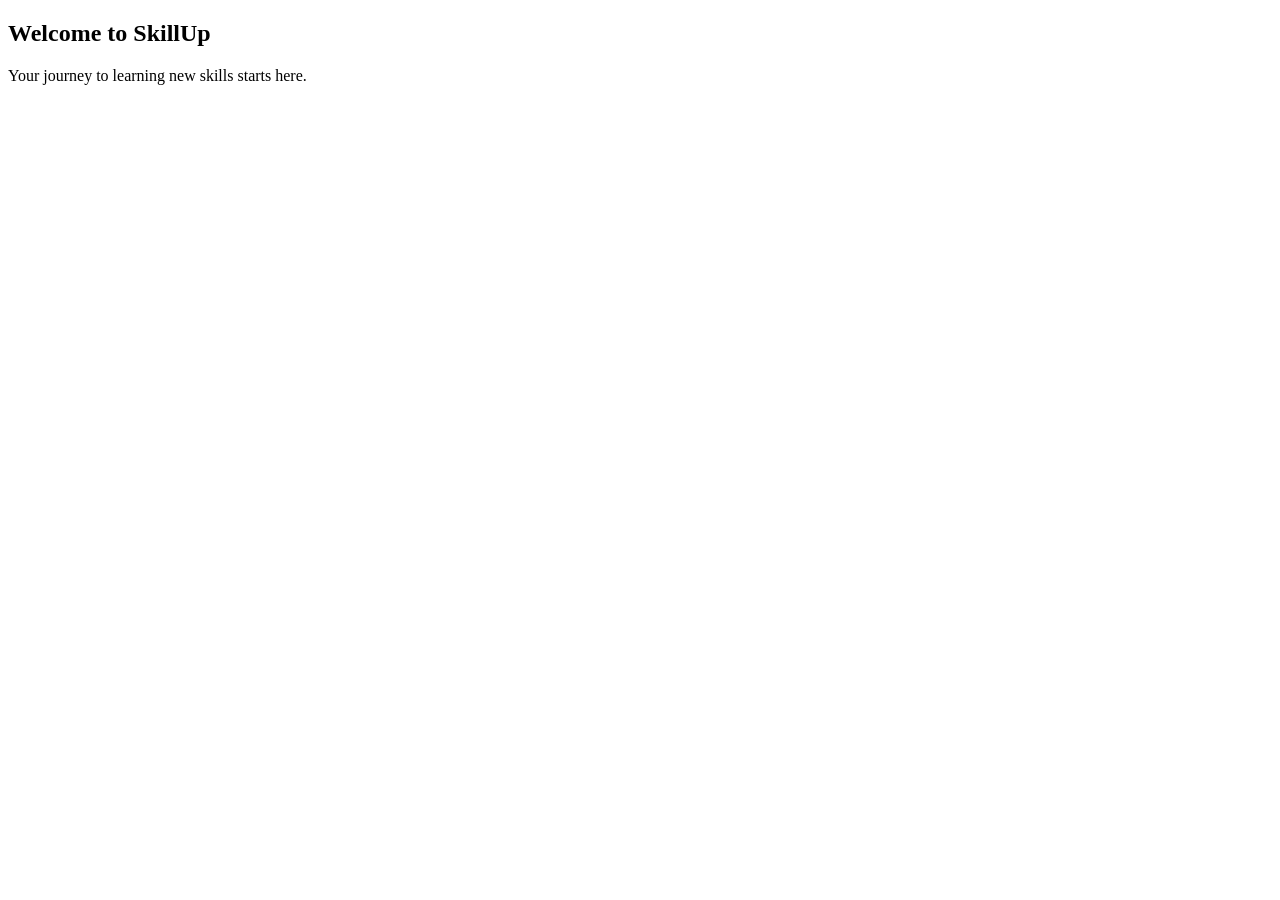
==== index.html @ ac0bc466 "index file" ====
<!DOCTYPE html>
<html lang="en">
<head>
    <meta charset="UTF-8">
    <meta name="viewport" content="width=device-width, initial-scale=1.0">

    <title>SkillUp | Learn, Grow, Succeed</title>

    <!-- Website styling -->
    <link rel="stylesheet" href="style.css">
</head>

<body>

    <!-- Navigation will be added separately -->
    <div id="navigation"></div>

    <!-- Main website content will appear here -->
    <main id="content">
        <section class="welcome">
            <h1>Welcome to SkillUp</h1>
            <p>Your journey to learning new skills starts here.</p>
        </section>
    </main>

    <!-- Website functionality -->
    <script src="script.js"></script>

</body>
</html>
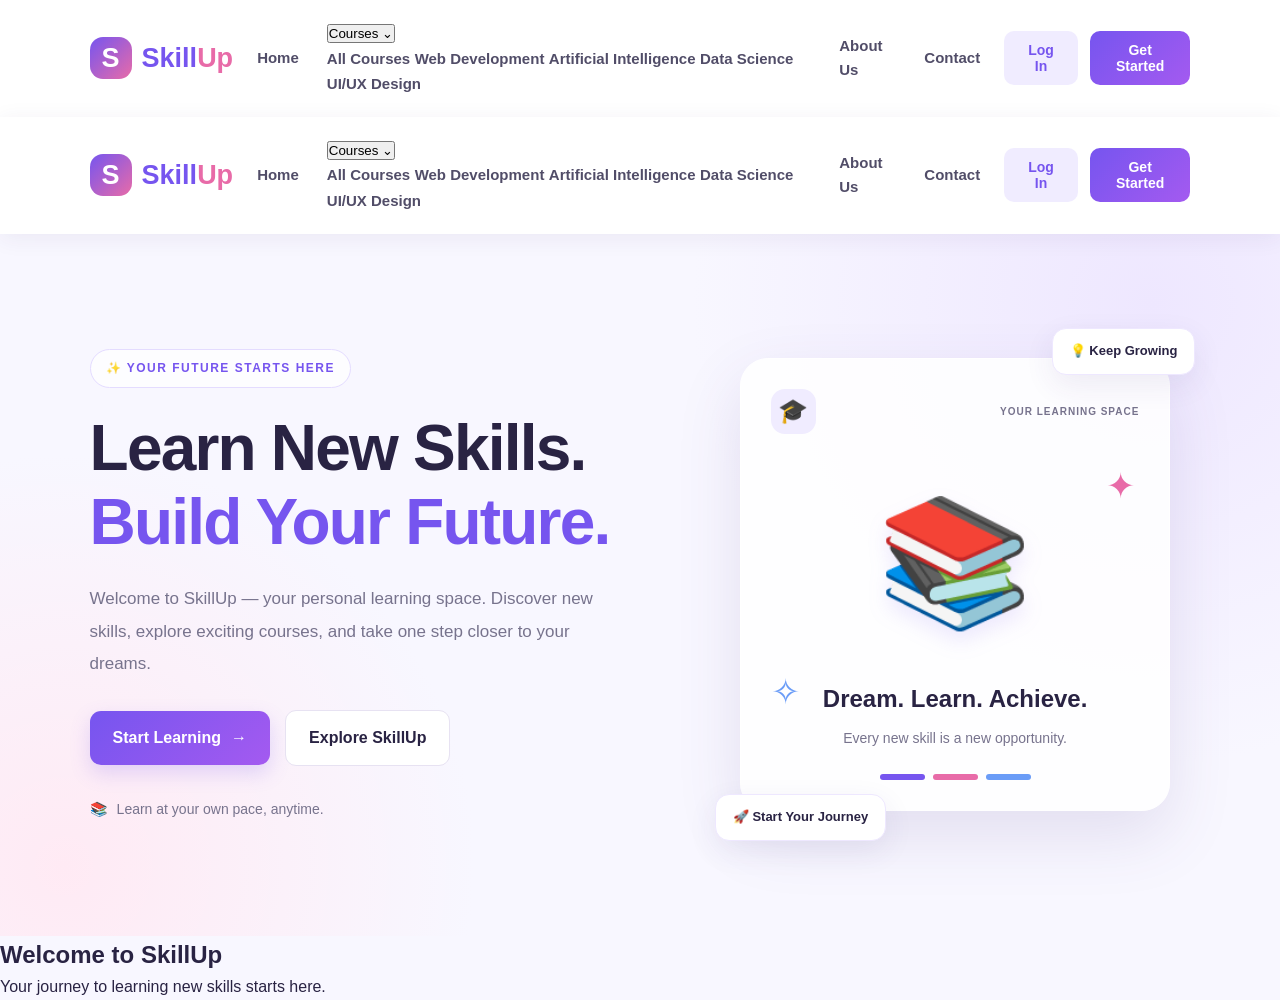
==== commit 1b0958c6: "scrit" ====
--- a/index.html
+++ b/index.html
@@ -11,6 +11,11 @@
 </head>
 
 <body>
+    <div id="navigation"></div>
+
+<main id="content"></main>
+
+<script src="script.js"></script>
 
     <!-- Navigation will be added separately -->
     <div id="navigation"></div>
@@ -25,6 +30,7 @@
 
     <!-- Website functionality -->
     <script src="script.js"></script>
+    <link rel="stylesheet" href="style.css">
 
 </body>
 </html>
--- a/style.css
+++ b/style.css
@@ -0,0 +1,475 @@
+/* ===== 1. GLOBAL STYLES ===== */
+
+* {
+    margin: 0;
+    padding: 0;
+    box-sizing: border-box;
+}
+
+:root {
+    --purple: #7655ef;
+    --pink: #e86ba8;
+    --blue: #6a9cf7;
+    --dark: #292343;
+    --muted: #77738d;
+    --light-bg: #f8f7ff;
+    --white: #ffffff;
+}
+
+html {
+    scroll-behavior: smooth;
+}
+
+body {
+    font-family: "Segoe UI", Arial, sans-serif;
+    background: var(--light-bg);
+    color: var(--dark);
+    line-height: 1.6;
+}
+
+/* ===== 2. NAVIGATION BAR ===== */
+
+.navbar {
+    display: flex;
+    align-items: center;
+    justify-content: space-between;
+    gap: 24px;
+    padding: 20px 7%;
+    background: rgba(255, 255, 255, 0.96);
+    box-shadow: 0 4px 22px rgba(55, 40, 100, 0.07);
+    position: sticky;
+    top: 0;
+    z-index: 1000;
+}
+
+/* Logo */
+
+.logo {
+    display: flex;
+    align-items: center;
+    gap: 10px;
+    text-decoration: none;
+    color: var(--purple);
+    font-size: 27px;
+    font-weight: 800;
+    white-space: nowrap;
+}
+
+.logo-icon {
+    display: flex;
+    align-items: center;
+    justify-content: center;
+    width: 42px;
+    height: 42px;
+    border-radius: 13px;
+    color: var(--white);
+    background: linear-gradient(135deg, var(--purple), var(--pink));
+}
+
+.logo-highlight {
+    color: var(--pink);
+}
+
+/* Navigation links */
+
+.nav-links {
+    display: flex;
+    align-items: center;
+    gap: 28px;
+}
+
+.nav-links a {
+    color: #514d68;
+    text-decoration: none;
+    font-size: 15px;
+    font-weight: 600;
+    transition: color 0.25s ease;
+}
+
+.nav-links a:hover,
+.nav-links a.active {
+    color: var(--purple);
+}
+
+/* Navigation buttons */
+
+.nav-actions {
+    display: flex;
+    align-items: center;
+    gap: 12px;
+}
+
+.login-btn,
+.signup-btn {
+    padding: 11px 20px;
+    border: none;
+    border-radius: 10px;
+    font-size: 14px;
+    font-weight: 700;
+    cursor: pointer;
+    transition: transform 0.25s ease, box-shadow 0.25s ease;
+}
+
+.login-btn {
+    color: var(--purple);
+    background: #f0ecff;
+}
+
+.signup-btn {
+    color: var(--white);
+    background: linear-gradient(135deg, var(--purple), #a45af0);
+}
+
+.login-btn:hover,
+.signup-btn:hover {
+    transform: translateY(-2px);
+    box-shadow: 0 6px 16px rgba(118, 85, 239, 0.2);
+}
+
+/* Mobile menu button */
+
+.menu-btn {
+    display: none;
+    border: none;
+    background: transparent;
+    color: var(--purple);
+    font-size: 28px;
+    cursor: pointer;
+}
+
+/* ===== 3. HOMEPAGE LAYOUT ===== */
+
+.home-page {
+    min-height: 78vh;
+    display: grid;
+    grid-template-columns: 1.1fr 0.9fr;
+    align-items: center;
+    gap: 55px;
+    max-width: 1400px;
+    margin: auto;
+    padding: 75px 7%;
+    overflow: hidden;
+    background:
+        radial-gradient(circle at 90% 10%, #eee7ff 0, transparent 35%),
+        radial-gradient(circle at 5% 90%, #ffeaf4 0, transparent 30%),
+        var(--light-bg);
+}
+
+/* Welcome label */
+
+.welcome-tag {
+    display: inline-block;
+    padding: 9px 15px;
+    border: 1px solid #e4dcff;
+    border-radius: 30px;
+    background: #ffffffb8;
+    color: var(--purple);
+    font-size: 12px;
+    font-weight: 800;
+    letter-spacing: 1.5px;
+    margin-bottom: 24px;
+}
+
+/* Main heading */
+
+.home-content h1 {
+    font-size: clamp(38px, 5vw, 65px);
+    line-height: 1.15;
+    letter-spacing: -1.8px;
+    margin-bottom: 24px;
+}
+
+.home-content h1 span {
+    color: var(--purple);
+}
+
+/* Description */
+
+.home-description {
+    max-width: 540px;
+    color: var(--muted);
+    font-size: 17px;
+    line-height: 1.9;
+    margin-bottom: 30px;
+}
+
+/* Homepage buttons */
+
+.home-buttons {
+    display: flex;
+    align-items: center;
+    gap: 15px;
+    flex-wrap: wrap;
+}
+
+.start-btn,
+.explore-btn {
+    display: inline-flex;
+    align-items: center;
+    justify-content: center;
+    gap: 10px;
+    padding: 14px 23px;
+    border-radius: 11px;
+    text-decoration: none;
+    font-weight: 700;
+    transition: transform 0.25s ease, box-shadow 0.25s ease;
+}
+
+.start-btn {
+    color: var(--white);
+    background: linear-gradient(135deg, var(--purple), #a45af0);
+    box-shadow: 0 8px 20px #7655ef35;
+}
+
+.explore-btn {
+    color: var(--dark);
+    background: var(--white);
+    border: 1px solid #e7e2f2;
+}
+
+.start-btn:hover,
+.explore-btn:hover {
+    transform: translateY(-3px);
+}
+
+/* Small note */
+
+.home-note {
+    display: flex;
+    align-items: center;
+    gap: 10px;
+    margin-top: 32px;
+    color: var(--muted);
+    font-size: 14px;
+}
+
+/* ===== 4. LEARNING ILLUSTRATION ===== */
+
+.home-illustration {
+    position: relative;
+    padding: 35px 20px;
+}
+
+.illustration-card {
+    position: relative;
+    padding: 30px;
+    border: 1px solid #ffffff;
+    border-radius: 28px;
+    background: rgba(255, 255, 255, 0.88);
+    box-shadow: 0 25px 65px rgba(83, 58, 140, 0.13);
+    text-align: center;
+}
+
+.card-top {
+    display: flex;
+    align-items: center;
+    justify-content: space-between;
+    gap: 10px;
+}
+
+.card-icon {
+    display: flex;
+    align-items: center;
+    justify-content: center;
+    width: 45px;
+    height: 45px;
+    border-radius: 14px;
+    background: #f0ecff;
+    font-size: 24px;
+}
+
+.card-status {
+    color: var(--muted);
+    font-size: 10px;
+    font-weight: 800;
+    letter-spacing: 1px;
+}
+
+.book-illustration {
+    margin: 28px 0 18px;
+    font-size: clamp(75px, 10vw, 125px);
+    filter: drop-shadow(0 10px 10px #7655ef20);
+}
+
+.illustration-card h2 {
+    font-size: 24px;
+    margin-bottom: 8px;
+}
+
+.illustration-card p {
+    color: var(--muted);
+    font-size: 14px;
+}
+
+.learning-bars {
+    display: flex;
+    justify-content: center;
+    gap: 8px;
+    margin-top: 25px;
+}
+
+.learning-bars span {
+    width: 45px;
+    height: 6px;
+    border-radius: 20px;
+    background: var(--purple);
+}
+
+.learning-bars span:nth-child(2) {
+    background: var(--pink);
+}
+
+.learning-bars span:nth-child(3) {
+    background: var(--blue);
+}
+
+/* Decorative stars */
+
+.floating-star {
+    position: absolute;
+    color: var(--pink);
+    font-size: 35px;
+}
+
+.star-one {
+    top: 22%;
+    right: 8%;
+}
+
+.star-two {
+    bottom: 20%;
+    left: 7%;
+    color: var(--blue);
+}
+
+/* Floating labels */
+
+.floating-badge {
+    position: absolute;
+    padding: 12px 17px;
+    border: 1px solid #eee8ff;
+    border-radius: 14px;
+    background: var(--white);
+    box-shadow: 0 10px 30px #3e2d7515;
+    font-size: 13px;
+    font-weight: 700;
+}
+
+.badge-one {
+    top: 5px;
+    right: -5px;
+}
+
+.badge-two {
+    bottom: 5px;
+    left: -5px;
+}
+
+/* ===== 5. RESPONSIVE DESIGN ===== */
+
+@media (max-width: 1050px) {
+    .navbar {
+        padding: 18px 4%;
+    }
+
+    .nav-links {
+        gap: 16px;
+    }
+
+    .nav-actions {
+        gap: 8px;
+    }
+
+    .login-btn,
+    .signup-btn {
+        padding: 10px 13px;
+    }
+
+    .home-page {
+        gap: 25px;
+        padding: 60px 5%;
+    }
+}
+
+@media (max-width: 780px) {
+    .navbar {
+        flex-wrap: wrap;
+        padding: 15px 5%;
+    }
+
+    .logo {
+        font-size: 24px;
+    }
+
+    .nav-actions {
+        margin-left: auto;
+    }
+
+    .nav-links {
+        display: none;
+        width: 100%;
+        flex-direction: column;
+        align-items: flex-start;
+        gap: 20px;
+        padding: 20px 5px 10px;
+    }
+
+    .nav-links.show {
+        display: flex;
+    }
+
+    .menu-btn {
+        display: block;
+    }
+
+    .home-page {
+        grid-template-columns: 1fr;
+        gap: 20px;
+        padding: 55px 6%;
+    }
+
+    .home-content h1 {
+        font-size: clamp(38px, 9vw, 55px);
+    }
+
+    .home-illustration {
+        max-width: 520px;
+        width: 100%;
+        margin: auto;
+    }
+}
+
+@media (max-width: 450px) {
+    .navbar {
+        gap: 12px;
+    }
+
+    .nav-actions {
+        gap: 6px;
+    }
+
+    .login-btn,
+    .signup-btn {
+        padding: 9px 10px;
+        font-size: 12px;
+    }
+
+    .home-buttons {
+        align-items: stretch;
+        flex-direction: column;
+    }
+
+    .start-btn,
+    .explore-btn {
+        width: 100%;
+    }
+
+    .illustration-card {
+        padding: 22px 15px;
+    }
+
+    .floating-badge {
+        font-size: 11px;
+        padding: 9px 11px;
+    }
+}
--- a/style.css
+++ b/style.css
@@ -0,0 +1,475 @@
+/* ===== 1. GLOBAL STYLES ===== */
+
+* {
+    margin: 0;
+    padding: 0;
+    box-sizing: border-box;
+}
+
+:root {
+    --purple: #7655ef;
+    --pink: #e86ba8;
+    --blue: #6a9cf7;
+    --dark: #292343;
+    --muted: #77738d;
+    --light-bg: #f8f7ff;
+    --white: #ffffff;
+}
+
+html {
+    scroll-behavior: smooth;
+}
+
+body {
+    font-family: "Segoe UI", Arial, sans-serif;
+    background: var(--light-bg);
+    color: var(--dark);
+    line-height: 1.6;
+}
+
+/* ===== 2. NAVIGATION BAR ===== */
+
+.navbar {
+    display: flex;
+    align-items: center;
+    justify-content: space-between;
+    gap: 24px;
+    padding: 20px 7%;
+    background: rgba(255, 255, 255, 0.96);
+    box-shadow: 0 4px 22px rgba(55, 40, 100, 0.07);
+    position: sticky;
+    top: 0;
+    z-index: 1000;
+}
+
+/* Logo */
+
+.logo {
+    display: flex;
+    align-items: center;
+    gap: 10px;
+    text-decoration: none;
+    color: var(--purple);
+    font-size: 27px;
+    font-weight: 800;
+    white-space: nowrap;
+}
+
+.logo-icon {
+    display: flex;
+    align-items: center;
+    justify-content: center;
+    width: 42px;
+    height: 42px;
+    border-radius: 13px;
+    color: var(--white);
+    background: linear-gradient(135deg, var(--purple), var(--pink));
+}
+
+.logo-highlight {
+    color: var(--pink);
+}
+
+/* Navigation links */
+
+.nav-links {
+    display: flex;
+    align-items: center;
+    gap: 28px;
+}
+
+.nav-links a {
+    color: #514d68;
+    text-decoration: none;
+    font-size: 15px;
+    font-weight: 600;
+    transition: color 0.25s ease;
+}
+
+.nav-links a:hover,
+.nav-links a.active {
+    color: var(--purple);
+}
+
+/* Navigation buttons */
+
+.nav-actions {
+    display: flex;
+    align-items: center;
+    gap: 12px;
+}
+
+.login-btn,
+.signup-btn {
+    padding: 11px 20px;
+    border: none;
+    border-radius: 10px;
+    font-size: 14px;
+    font-weight: 700;
+    cursor: pointer;
+    transition: transform 0.25s ease, box-shadow 0.25s ease;
+}
+
+.login-btn {
+    color: var(--purple);
+    background: #f0ecff;
+}
+
+.signup-btn {
+    color: var(--white);
+    background: linear-gradient(135deg, var(--purple), #a45af0);
+}
+
+.login-btn:hover,
+.signup-btn:hover {
+    transform: translateY(-2px);
+    box-shadow: 0 6px 16px rgba(118, 85, 239, 0.2);
+}
+
+/* Mobile menu button */
+
+.menu-btn {
+    display: none;
+    border: none;
+    background: transparent;
+    color: var(--purple);
+    font-size: 28px;
+    cursor: pointer;
+}
+
+/* ===== 3. HOMEPAGE LAYOUT ===== */
+
+.home-page {
+    min-height: 78vh;
+    display: grid;
+    grid-template-columns: 1.1fr 0.9fr;
+    align-items: center;
+    gap: 55px;
+    max-width: 1400px;
+    margin: auto;
+    padding: 75px 7%;
+    overflow: hidden;
+    background:
+        radial-gradient(circle at 90% 10%, #eee7ff 0, transparent 35%),
+        radial-gradient(circle at 5% 90%, #ffeaf4 0, transparent 30%),
+        var(--light-bg);
+}
+
+/* Welcome label */
+
+.welcome-tag {
+    display: inline-block;
+    padding: 9px 15px;
+    border: 1px solid #e4dcff;
+    border-radius: 30px;
+    background: #ffffffb8;
+    color: var(--purple);
+    font-size: 12px;
+    font-weight: 800;
+    letter-spacing: 1.5px;
+    margin-bottom: 24px;
+}
+
+/* Main heading */
+
+.home-content h1 {
+    font-size: clamp(38px, 5vw, 65px);
+    line-height: 1.15;
+    letter-spacing: -1.8px;
+    margin-bottom: 24px;
+}
+
+.home-content h1 span {
+    color: var(--purple);
+}
+
+/* Description */
+
+.home-description {
+    max-width: 540px;
+    color: var(--muted);
+    font-size: 17px;
+    line-height: 1.9;
+    margin-bottom: 30px;
+}
+
+/* Homepage buttons */
+
+.home-buttons {
+    display: flex;
+    align-items: center;
+    gap: 15px;
+    flex-wrap: wrap;
+}
+
+.start-btn,
+.explore-btn {
+    display: inline-flex;
+    align-items: center;
+    justify-content: center;
+    gap: 10px;
+    padding: 14px 23px;
+    border-radius: 11px;
+    text-decoration: none;
+    font-weight: 700;
+    transition: transform 0.25s ease, box-shadow 0.25s ease;
+}
+
+.start-btn {
+    color: var(--white);
+    background: linear-gradient(135deg, var(--purple), #a45af0);
+    box-shadow: 0 8px 20px #7655ef35;
+}
+
+.explore-btn {
+    color: var(--dark);
+    background: var(--white);
+    border: 1px solid #e7e2f2;
+}
+
+.start-btn:hover,
+.explore-btn:hover {
+    transform: translateY(-3px);
+}
+
+/* Small note */
+
+.home-note {
+    display: flex;
+    align-items: center;
+    gap: 10px;
+    margin-top: 32px;
+    color: var(--muted);
+    font-size: 14px;
+}
+
+/* ===== 4. LEARNING ILLUSTRATION ===== */
+
+.home-illustration {
+    position: relative;
+    padding: 35px 20px;
+}
+
+.illustration-card {
+    position: relative;
+    padding: 30px;
+    border: 1px solid #ffffff;
+    border-radius: 28px;
+    background: rgba(255, 255, 255, 0.88);
+    box-shadow: 0 25px 65px rgba(83, 58, 140, 0.13);
+    text-align: center;
+}
+
+.card-top {
+    display: flex;
+    align-items: center;
+    justify-content: space-between;
+    gap: 10px;
+}
+
+.card-icon {
+    display: flex;
+    align-items: center;
+    justify-content: center;
+    width: 45px;
+    height: 45px;
+    border-radius: 14px;
+    background: #f0ecff;
+    font-size: 24px;
+}
+
+.card-status {
+    color: var(--muted);
+    font-size: 10px;
+    font-weight: 800;
+    letter-spacing: 1px;
+}
+
+.book-illustration {
+    margin: 28px 0 18px;
+    font-size: clamp(75px, 10vw, 125px);
+    filter: drop-shadow(0 10px 10px #7655ef20);
+}
+
+.illustration-card h2 {
+    font-size: 24px;
+    margin-bottom: 8px;
+}
+
+.illustration-card p {
+    color: var(--muted);
+    font-size: 14px;
+}
+
+.learning-bars {
+    display: flex;
+    justify-content: center;
+    gap: 8px;
+    margin-top: 25px;
+}
+
+.learning-bars span {
+    width: 45px;
+    height: 6px;
+    border-radius: 20px;
+    background: var(--purple);
+}
+
+.learning-bars span:nth-child(2) {
+    background: var(--pink);
+}
+
+.learning-bars span:nth-child(3) {
+    background: var(--blue);
+}
+
+/* Decorative stars */
+
+.floating-star {
+    position: absolute;
+    color: var(--pink);
+    font-size: 35px;
+}
+
+.star-one {
+    top: 22%;
+    right: 8%;
+}
+
+.star-two {
+    bottom: 20%;
+    left: 7%;
+    color: var(--blue);
+}
+
+/* Floating labels */
+
+.floating-badge {
+    position: absolute;
+    padding: 12px 17px;
+    border: 1px solid #eee8ff;
+    border-radius: 14px;
+    background: var(--white);
+    box-shadow: 0 10px 30px #3e2d7515;
+    font-size: 13px;
+    font-weight: 700;
+}
+
+.badge-one {
+    top: 5px;
+    right: -5px;
+}
+
+.badge-two {
+    bottom: 5px;
+    left: -5px;
+}
+
+/* ===== 5. RESPONSIVE DESIGN ===== */
+
+@media (max-width: 1050px) {
+    .navbar {
+        padding: 18px 4%;
+    }
+
+    .nav-links {
+        gap: 16px;
+    }
+
+    .nav-actions {
+        gap: 8px;
+    }
+
+    .login-btn,
+    .signup-btn {
+        padding: 10px 13px;
+    }
+
+    .home-page {
+        gap: 25px;
+        padding: 60px 5%;
+    }
+}
+
+@media (max-width: 780px) {
+    .navbar {
+        flex-wrap: wrap;
+        padding: 15px 5%;
+    }
+
+    .logo {
+        font-size: 24px;
+    }
+
+    .nav-actions {
+        margin-left: auto;
+    }
+
+    .nav-links {
+        display: none;
+        width: 100%;
+        flex-direction: column;
+        align-items: flex-start;
+        gap: 20px;
+        padding: 20px 5px 10px;
+    }
+
+    .nav-links.show {
+        display: flex;
+    }
+
+    .menu-btn {
+        display: block;
+    }
+
+    .home-page {
+        grid-template-columns: 1fr;
+        gap: 20px;
+        padding: 55px 6%;
+    }
+
+    .home-content h1 {
+        font-size: clamp(38px, 9vw, 55px);
+    }
+
+    .home-illustration {
+        max-width: 520px;
+        width: 100%;
+        margin: auto;
+    }
+}
+
+@media (max-width: 450px) {
+    .navbar {
+        gap: 12px;
+    }
+
+    .nav-actions {
+        gap: 6px;
+    }
+
+    .login-btn,
+    .signup-btn {
+        padding: 9px 10px;
+        font-size: 12px;
+    }
+
+    .home-buttons {
+        align-items: stretch;
+        flex-direction: column;
+    }
+
+    .start-btn,
+    .explore-btn {
+        width: 100%;
+    }
+
+    .illustration-card {
+        padding: 22px 15px;
+    }
+
+    .floating-badge {
+        font-size: 11px;
+        padding: 9px 11px;
+    }
+}
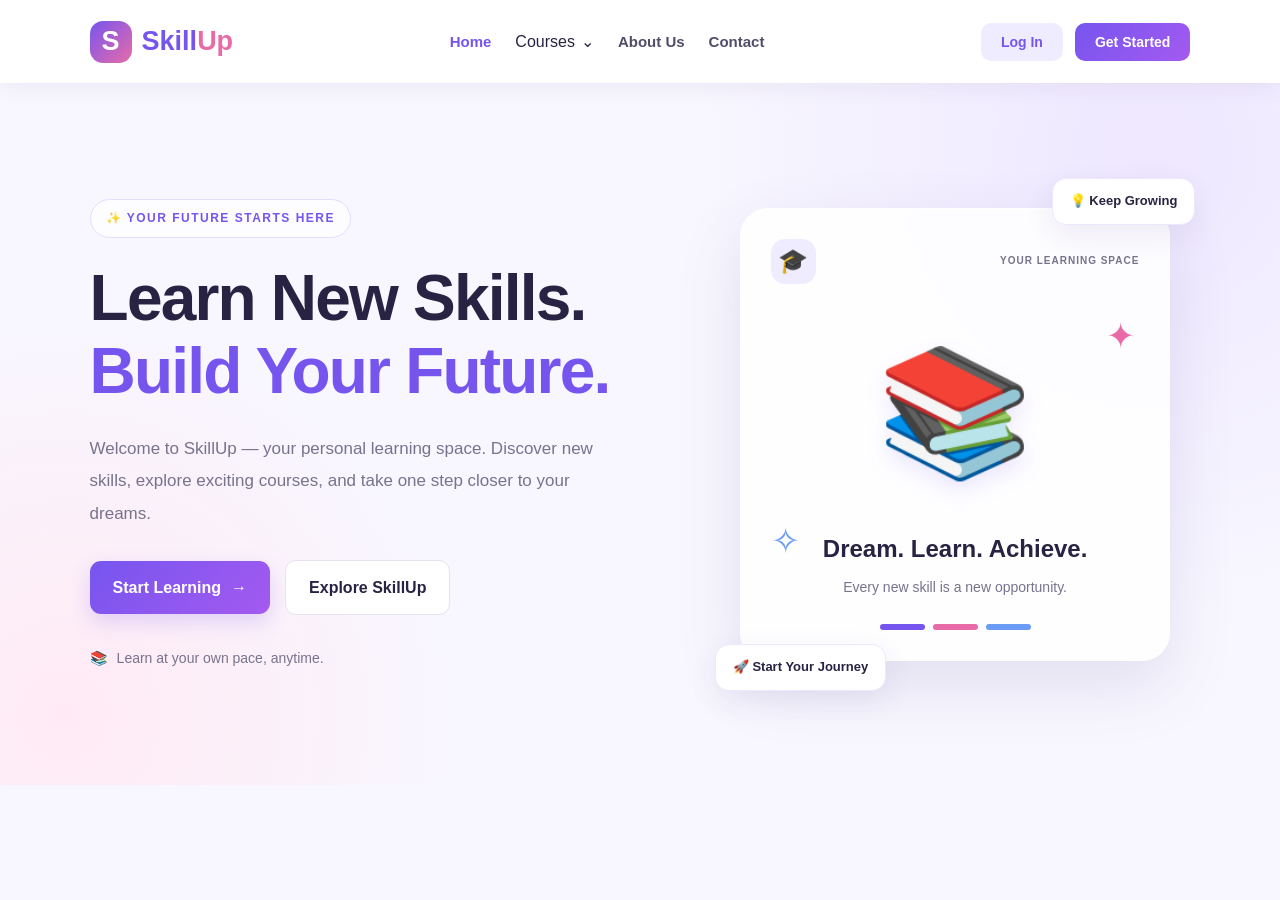
==== commit b683cc76: "index page update" ====
--- a/index.html
+++ b/index.html
@@ -22,11 +22,6 @@
 
     <!-- Main website content will appear here -->
     <main id="content">
-        <section class="welcome">
-            <h1>Welcome to SkillUp</h1>
-            <p>Your journey to learning new skills starts here.</p>
-        </section>
-    </main>
 
     <!-- Website functionality -->
     <script src="script.js"></script>
--- a/style.css
+++ b/style.css
@@ -472,4 +472,431 @@
         font-size: 11px;
         padding: 9px 11px;
     }
-}+}
+
+/* ===== FIX COURSES DROPDOWN ===== */
+
+.navbar {
+    position: relative;
+    z-index: 1000;
+}
+
+.nav-links {
+    display: flex;
+    align-items: center;
+    gap: 24px;
+}
+
+.nav-dropdown {
+    position: relative;
+    display: inline-flex;
+    align-items: center;
+}
+
+.dropdown-toggle {
+    display: inline-flex;
+    align-items: center;
+    gap: 6px;
+    padding: 10px 0;
+    border: none;
+    background: transparent;
+    color: var(--dark);
+    font-family: inherit;
+    font-size: inherit;
+    font-weight: 500;
+    cursor: pointer;
+}
+
+.dropdown-menu {
+    display: none;
+    position: absolute;
+    top: calc(100% + 8px);
+    left: 0;
+    min-width: 235px;
+    padding: 8px;
+    background: #ffffff;
+    border: 1px solid #ece8fa;
+    border-radius: 12px;
+    box-shadow: 0 12px 30px rgba(41, 35, 67, 0.14);
+    z-index: 2000;
+}
+
+.dropdown-menu.show {
+    display: block;
+}
+
+.dropdown-menu a {
+    display: block;
+    padding: 12px;
+    color: var(--dark);
+    text-decoration: none;
+    white-space: nowrap;
+    border-radius: 8px;
+}
+
+.dropdown-menu a:hover {
+    color: var(--purple);
+    background: var(--light-bg);
+}
+
+@media (max-width: 800px) {
+    .nav-links {
+        align-items: stretch;
+        gap: 8px;
+    }
+
+    .nav-dropdown {
+        display: block;
+        width: 100%;
+    }
+
+    .dropdown-toggle {
+        width: 100%;
+        justify-content: space-between;
+    }
+
+    .dropdown-menu {
+        position: static;
+        min-width: 0;
+        margin-top: 5px;
+        box-shadow: none;
+    }
+}
+
+/* ========================================
+   SKILLUP - ADDITIONAL PAGE STYLES
+   ======================================== */
+
+/* Shared page layout */
+.content-page {
+    width: min(1120px, 92%);
+    margin: 0 auto;
+    padding: 60px 0;
+    color: var(--dark);
+}
+
+.page-heading {
+    max-width: 720px;
+    margin: 0 auto 42px;
+    text-align: center;
+}
+
+.page-heading h1,
+.auth-card h1 {
+    font-size: clamp(30px, 4vw, 46px);
+    line-height: 1.2;
+    margin: 18px 0;
+}
+
+.page-heading h1 span,
+.auth-card h1 span {
+    color: var(--purple);
+}
+
+.page-heading p,
+.auth-card > p {
+    color: var(--muted);
+    line-height: 1.8;
+}
+
+/* Courses page */
+.course-grid {
+    display: grid;
+    grid-template-columns: repeat(3, minmax(0, 1fr));
+    gap: 22px;
+}
+
+.course-card {
+    padding: 25px;
+    background: var(--white);
+    border: 1px solid #ece8fa;
+    border-radius: 20px;
+    box-shadow: 0 8px 25px rgba(41, 35, 67, 0.05);
+    transition: transform 0.2s, box-shadow 0.2s;
+}
+
+.course-card:hover {
+    transform: translateY(-4px);
+    box-shadow: 0 14px 32px rgba(41, 35, 67, 0.1);
+}
+
+.course-icon {
+    display: grid;
+    place-items: center;
+    width: 58px;
+    height: 58px;
+    margin-bottom: 18px;
+    border-radius: 16px;
+    font-size: 27px;
+}
+
+.purple { background: #eee8ff; }
+.pink { background: #ffe8f1; }
+.blue { background: #e5efff; }
+.peach { background: #fff0e4; }
+
+.course-level {
+    color: var(--purple);
+    font-size: 11px;
+    font-weight: 700;
+    letter-spacing: 1px;
+}
+
+.course-card h2 {
+    margin: 12px 0;
+    font-size: 21px;
+}
+
+.course-card p {
+    color: var(--muted);
+    line-height: 1.7;
+}
+
+.course-meta {
+    font-size: 13px;
+}
+
+.course-card .start-btn {
+    display: inline-block;
+    margin-top: 12px;
+    border: none;
+    cursor: pointer;
+    font: inherit;
+}
+
+.course-card[hidden] {
+    display: none;
+}
+
+/* About Us page */
+.about-hero {
+    display: grid;
+    grid-template-columns: 1.5fr 1fr;
+    align-items: center;
+    gap: 35px;
+    margin-bottom: 35px;
+    padding: 40px;
+    border-radius: 25px;
+    background: linear-gradient(135deg, #f0eaff, #fff0f6);
+}
+
+.about-hero h2 {
+    font-size: 30px;
+}
+
+.about-hero p {
+    color: var(--muted);
+    line-height: 1.9;
+}
+
+.about-emoji {
+    text-align: center;
+    font-size: clamp(65px, 10vw, 120px);
+}
+
+.feature-grid {
+    display: grid;
+    grid-template-columns: repeat(3, minmax(0, 1fr));
+    gap: 22px;
+}
+
+.feature-card {
+    padding: 25px;
+    border: 1px solid #ece8fa;
+    border-top: 4px solid var(--purple);
+    border-radius: 20px;
+    background: var(--white);
+}
+
+.feature-card h3 {
+    margin: 12px 0;
+}
+
+.feature-card p {
+    color: var(--muted);
+    line-height: 1.7;
+}
+
+.about-quote {
+    padding: 35px 15px;
+    text-align: center;
+    font-size: 19px;
+    font-style: italic;
+    line-height: 1.8;
+}
+
+/* Contact page */
+.contact-layout {
+    display: grid;
+    grid-template-columns: 0.8fr 1.2fr;
+    align-items: start;
+    gap: 35px;
+}
+
+.contact-info {
+    padding: 30px;
+    border-radius: 22px;
+    background: linear-gradient(145deg, #eee8ff, #ffeaf3);
+}
+
+.contact-info > p,
+.contact-item p {
+    color: var(--muted);
+    line-height: 1.7;
+}
+
+.contact-item {
+    display: flex;
+    align-items: start;
+    gap: 14px;
+    margin-top: 26px;
+}
+
+.contact-item > span {
+    font-size: 25px;
+}
+
+/* Shared forms */
+.site-form {
+    display: flex;
+    flex-direction: column;
+    gap: 12px;
+    padding: 28px;
+    border: 1px solid #ece8fa;
+    border-radius: 20px;
+    background: var(--white);
+    box-shadow: 0 10px 30px rgba(41, 35, 67, 0.05);
+}
+
+.site-form label {
+    margin-top: 5px;
+    font-size: 14px;
+    font-weight: 600;
+}
+
+.site-form input,
+.site-form textarea {
+    box-sizing: border-box;
+    width: 100%;
+    padding: 13px 14px;
+    border: 1px solid #ded9ee;
+    border-radius: 10px;
+    background: #fcfbff;
+    color: var(--dark);
+    font: inherit;
+    outline: none;
+}
+
+.site-form input:focus,
+.site-form textarea:focus {
+    border-color: var(--purple);
+    box-shadow: 0 0 0 3px rgba(118, 85, 239, 0.1);
+}
+
+.site-form textarea {
+    resize: vertical;
+}
+
+.site-form .signup-btn {
+    margin-top: 8px;
+    padding: 14px;
+    border: none;
+    cursor: pointer;
+    font: inherit;
+}
+
+.form-message {
+    color: var(--purple);
+    font-size: 14px;
+    line-height: 1.6;
+}
+
+/* Login and signup pages */
+.auth-page {
+    display: flex;
+    justify-content: center;
+}
+
+.auth-card {
+    box-sizing: border-box;
+    width: min(460px, 100%);
+    padding: 35px;
+    border: 1px solid #ece8fa;
+    border-radius: 24px;
+    background: var(--white);
+    text-align: center;
+    box-shadow: 0 15px 40px rgba(41, 35, 67, 0.05);
+}
+
+.auth-symbol {
+    margin-bottom: 16px;
+    font-size: 42px;
+}
+
+.auth-card .site-form {
+    padding: 10px 0;
+    border: none;
+    background: transparent;
+    box-shadow: none;
+    text-align: left;
+}
+
+.auth-switch {
+    font-size: 14px;
+}
+
+.auth-switch a {
+    color: var(--purple);
+    font-weight: 600;
+}
+
+/* Buttons and feedback */
+.start-btn,
+.signup-btn {
+    transition: transform 0.2s, opacity 0.2s;
+}
+
+.start-btn:hover,
+.signup-btn:hover {
+    transform: translateY(-2px);
+    opacity: 0.92;
+}
+
+button:focus-visible,
+a:focus-visible,
+input:focus-visible,
+textarea:focus-visible {
+    outline: 2px solid var(--purple);
+    outline-offset: 3px;
+}
+
+/* Responsive layout */
+@media (max-width: 800px) {
+    .course-grid,
+    .feature-grid {
+        grid-template-columns: repeat(2, minmax(0, 1fr));
+    }
+
+    .about-hero,
+    .contact-layout {
+        grid-template-columns: 1fr;
+    }
+}
+
+@media (max-width: 520px) {
+    .course-grid,
+    .feature-grid {
+        grid-template-columns: 1fr;
+    }
+
+    .content-page {
+        padding: 40px 0;
+    }
+
+    .about-hero,
+    .contact-info,
+    .site-form,
+    .auth-card {
+        padding: 22px;
+    }
+}
--- a/style.css
+++ b/style.css
@@ -472,4 +472,431 @@
         font-size: 11px;
         padding: 9px 11px;
     }
-}+}
+
+/* ===== FIX COURSES DROPDOWN ===== */
+
+.navbar {
+    position: relative;
+    z-index: 1000;
+}
+
+.nav-links {
+    display: flex;
+    align-items: center;
+    gap: 24px;
+}
+
+.nav-dropdown {
+    position: relative;
+    display: inline-flex;
+    align-items: center;
+}
+
+.dropdown-toggle {
+    display: inline-flex;
+    align-items: center;
+    gap: 6px;
+    padding: 10px 0;
+    border: none;
+    background: transparent;
+    color: var(--dark);
+    font-family: inherit;
+    font-size: inherit;
+    font-weight: 500;
+    cursor: pointer;
+}
+
+.dropdown-menu {
+    display: none;
+    position: absolute;
+    top: calc(100% + 8px);
+    left: 0;
+    min-width: 235px;
+    padding: 8px;
+    background: #ffffff;
+    border: 1px solid #ece8fa;
+    border-radius: 12px;
+    box-shadow: 0 12px 30px rgba(41, 35, 67, 0.14);
+    z-index: 2000;
+}
+
+.dropdown-menu.show {
+    display: block;
+}
+
+.dropdown-menu a {
+    display: block;
+    padding: 12px;
+    color: var(--dark);
+    text-decoration: none;
+    white-space: nowrap;
+    border-radius: 8px;
+}
+
+.dropdown-menu a:hover {
+    color: var(--purple);
+    background: var(--light-bg);
+}
+
+@media (max-width: 800px) {
+    .nav-links {
+        align-items: stretch;
+        gap: 8px;
+    }
+
+    .nav-dropdown {
+        display: block;
+        width: 100%;
+    }
+
+    .dropdown-toggle {
+        width: 100%;
+        justify-content: space-between;
+    }
+
+    .dropdown-menu {
+        position: static;
+        min-width: 0;
+        margin-top: 5px;
+        box-shadow: none;
+    }
+}
+
+/* ========================================
+   SKILLUP - ADDITIONAL PAGE STYLES
+   ======================================== */
+
+/* Shared page layout */
+.content-page {
+    width: min(1120px, 92%);
+    margin: 0 auto;
+    padding: 60px 0;
+    color: var(--dark);
+}
+
+.page-heading {
+    max-width: 720px;
+    margin: 0 auto 42px;
+    text-align: center;
+}
+
+.page-heading h1,
+.auth-card h1 {
+    font-size: clamp(30px, 4vw, 46px);
+    line-height: 1.2;
+    margin: 18px 0;
+}
+
+.page-heading h1 span,
+.auth-card h1 span {
+    color: var(--purple);
+}
+
+.page-heading p,
+.auth-card > p {
+    color: var(--muted);
+    line-height: 1.8;
+}
+
+/* Courses page */
+.course-grid {
+    display: grid;
+    grid-template-columns: repeat(3, minmax(0, 1fr));
+    gap: 22px;
+}
+
+.course-card {
+    padding: 25px;
+    background: var(--white);
+    border: 1px solid #ece8fa;
+    border-radius: 20px;
+    box-shadow: 0 8px 25px rgba(41, 35, 67, 0.05);
+    transition: transform 0.2s, box-shadow 0.2s;
+}
+
+.course-card:hover {
+    transform: translateY(-4px);
+    box-shadow: 0 14px 32px rgba(41, 35, 67, 0.1);
+}
+
+.course-icon {
+    display: grid;
+    place-items: center;
+    width: 58px;
+    height: 58px;
+    margin-bottom: 18px;
+    border-radius: 16px;
+    font-size: 27px;
+}
+
+.purple { background: #eee8ff; }
+.pink { background: #ffe8f1; }
+.blue { background: #e5efff; }
+.peach { background: #fff0e4; }
+
+.course-level {
+    color: var(--purple);
+    font-size: 11px;
+    font-weight: 700;
+    letter-spacing: 1px;
+}
+
+.course-card h2 {
+    margin: 12px 0;
+    font-size: 21px;
+}
+
+.course-card p {
+    color: var(--muted);
+    line-height: 1.7;
+}
+
+.course-meta {
+    font-size: 13px;
+}
+
+.course-card .start-btn {
+    display: inline-block;
+    margin-top: 12px;
+    border: none;
+    cursor: pointer;
+    font: inherit;
+}
+
+.course-card[hidden] {
+    display: none;
+}
+
+/* About Us page */
+.about-hero {
+    display: grid;
+    grid-template-columns: 1.5fr 1fr;
+    align-items: center;
+    gap: 35px;
+    margin-bottom: 35px;
+    padding: 40px;
+    border-radius: 25px;
+    background: linear-gradient(135deg, #f0eaff, #fff0f6);
+}
+
+.about-hero h2 {
+    font-size: 30px;
+}
+
+.about-hero p {
+    color: var(--muted);
+    line-height: 1.9;
+}
+
+.about-emoji {
+    text-align: center;
+    font-size: clamp(65px, 10vw, 120px);
+}
+
+.feature-grid {
+    display: grid;
+    grid-template-columns: repeat(3, minmax(0, 1fr));
+    gap: 22px;
+}
+
+.feature-card {
+    padding: 25px;
+    border: 1px solid #ece8fa;
+    border-top: 4px solid var(--purple);
+    border-radius: 20px;
+    background: var(--white);
+}
+
+.feature-card h3 {
+    margin: 12px 0;
+}
+
+.feature-card p {
+    color: var(--muted);
+    line-height: 1.7;
+}
+
+.about-quote {
+    padding: 35px 15px;
+    text-align: center;
+    font-size: 19px;
+    font-style: italic;
+    line-height: 1.8;
+}
+
+/* Contact page */
+.contact-layout {
+    display: grid;
+    grid-template-columns: 0.8fr 1.2fr;
+    align-items: start;
+    gap: 35px;
+}
+
+.contact-info {
+    padding: 30px;
+    border-radius: 22px;
+    background: linear-gradient(145deg, #eee8ff, #ffeaf3);
+}
+
+.contact-info > p,
+.contact-item p {
+    color: var(--muted);
+    line-height: 1.7;
+}
+
+.contact-item {
+    display: flex;
+    align-items: start;
+    gap: 14px;
+    margin-top: 26px;
+}
+
+.contact-item > span {
+    font-size: 25px;
+}
+
+/* Shared forms */
+.site-form {
+    display: flex;
+    flex-direction: column;
+    gap: 12px;
+    padding: 28px;
+    border: 1px solid #ece8fa;
+    border-radius: 20px;
+    background: var(--white);
+    box-shadow: 0 10px 30px rgba(41, 35, 67, 0.05);
+}
+
+.site-form label {
+    margin-top: 5px;
+    font-size: 14px;
+    font-weight: 600;
+}
+
+.site-form input,
+.site-form textarea {
+    box-sizing: border-box;
+    width: 100%;
+    padding: 13px 14px;
+    border: 1px solid #ded9ee;
+    border-radius: 10px;
+    background: #fcfbff;
+    color: var(--dark);
+    font: inherit;
+    outline: none;
+}
+
+.site-form input:focus,
+.site-form textarea:focus {
+    border-color: var(--purple);
+    box-shadow: 0 0 0 3px rgba(118, 85, 239, 0.1);
+}
+
+.site-form textarea {
+    resize: vertical;
+}
+
+.site-form .signup-btn {
+    margin-top: 8px;
+    padding: 14px;
+    border: none;
+    cursor: pointer;
+    font: inherit;
+}
+
+.form-message {
+    color: var(--purple);
+    font-size: 14px;
+    line-height: 1.6;
+}
+
+/* Login and signup pages */
+.auth-page {
+    display: flex;
+    justify-content: center;
+}
+
+.auth-card {
+    box-sizing: border-box;
+    width: min(460px, 100%);
+    padding: 35px;
+    border: 1px solid #ece8fa;
+    border-radius: 24px;
+    background: var(--white);
+    text-align: center;
+    box-shadow: 0 15px 40px rgba(41, 35, 67, 0.05);
+}
+
+.auth-symbol {
+    margin-bottom: 16px;
+    font-size: 42px;
+}
+
+.auth-card .site-form {
+    padding: 10px 0;
+    border: none;
+    background: transparent;
+    box-shadow: none;
+    text-align: left;
+}
+
+.auth-switch {
+    font-size: 14px;
+}
+
+.auth-switch a {
+    color: var(--purple);
+    font-weight: 600;
+}
+
+/* Buttons and feedback */
+.start-btn,
+.signup-btn {
+    transition: transform 0.2s, opacity 0.2s;
+}
+
+.start-btn:hover,
+.signup-btn:hover {
+    transform: translateY(-2px);
+    opacity: 0.92;
+}
+
+button:focus-visible,
+a:focus-visible,
+input:focus-visible,
+textarea:focus-visible {
+    outline: 2px solid var(--purple);
+    outline-offset: 3px;
+}
+
+/* Responsive layout */
+@media (max-width: 800px) {
+    .course-grid,
+    .feature-grid {
+        grid-template-columns: repeat(2, minmax(0, 1fr));
+    }
+
+    .about-hero,
+    .contact-layout {
+        grid-template-columns: 1fr;
+    }
+}
+
+@media (max-width: 520px) {
+    .course-grid,
+    .feature-grid {
+        grid-template-columns: 1fr;
+    }
+
+    .content-page {
+        padding: 40px 0;
+    }
+
+    .about-hero,
+    .contact-info,
+    .site-form,
+    .auth-card {
+        padding: 22px;
+    }
+}
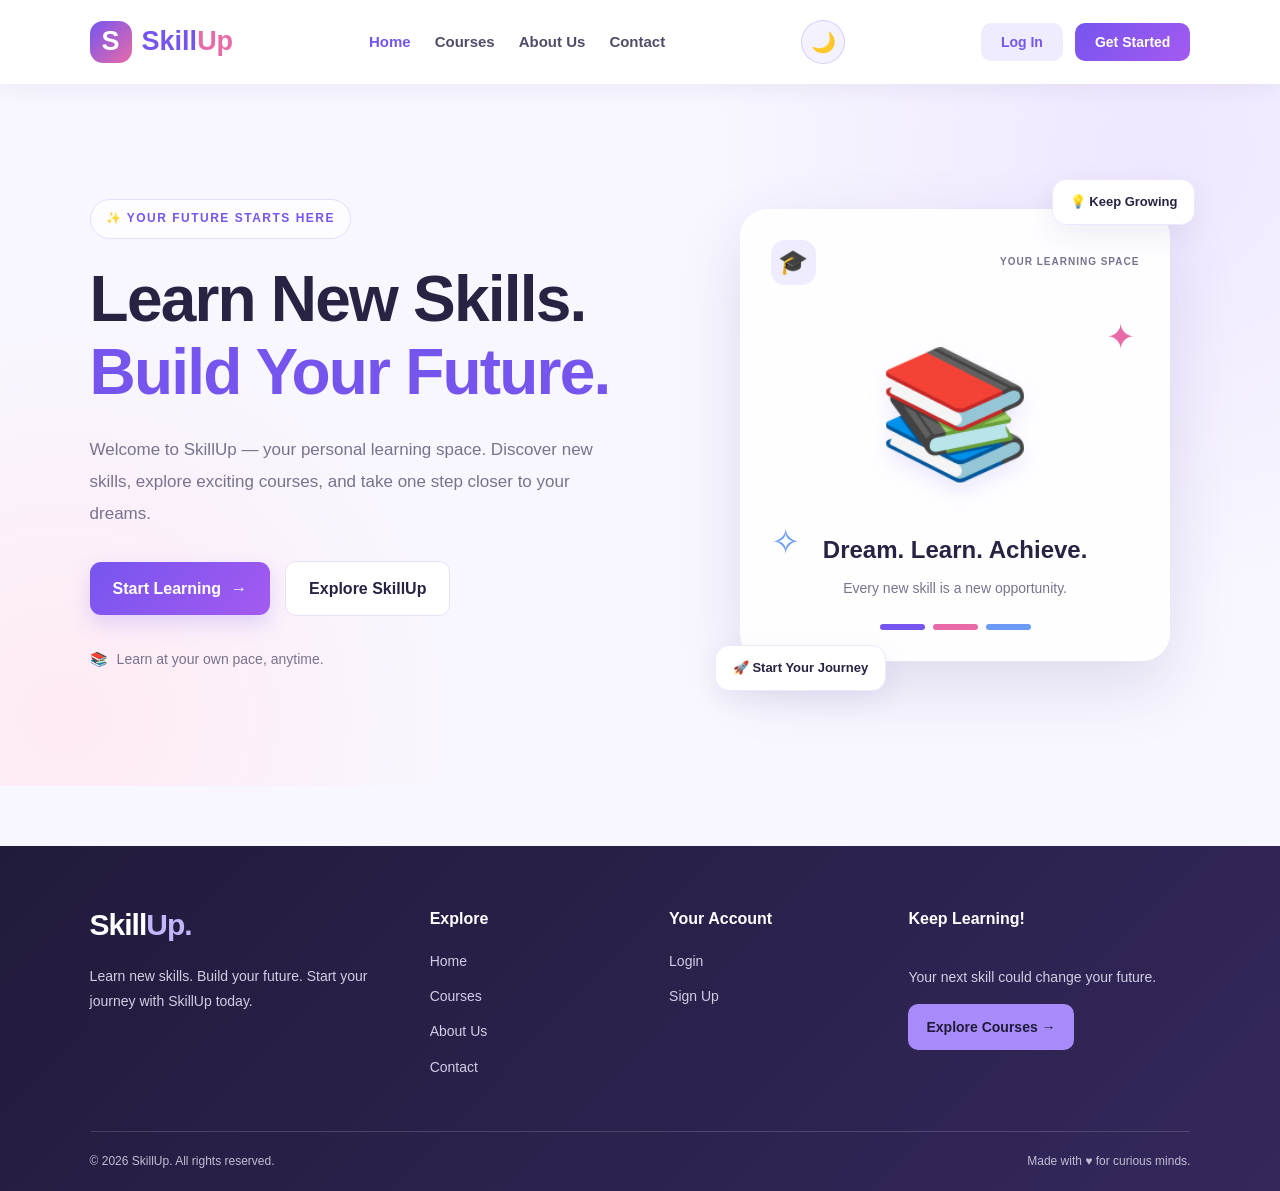
==== commit 49b06ef6: "index" ====
--- a/index.html
+++ b/index.html
@@ -11,21 +11,14 @@
 </head>
 
 <body>
+
+    <div id="sparkle-container" aria-hidden="true"></div>
+    
     <div id="navigation"></div>
 
 <main id="content"></main>
 
 <script src="script.js"></script>
 
-    <!-- Navigation will be added separately -->
-    <div id="navigation"></div>
-
-    <!-- Main website content will appear here -->
-    <main id="content">
-
-    <!-- Website functionality -->
-    <script src="script.js"></script>
-    <link rel="stylesheet" href="style.css">
-
 </body>
 </html>
--- a/style.css
+++ b/style.css
@@ -900,3 +900,992 @@
         padding: 22px;
     }
 }
+
+/* ==============================
+   SkillUp Course Learning Section
+============================== */
+
+#courseLearning {
+    width: 100%;
+    max-width: 1100px;
+    margin: 40px auto;
+    padding: 30px;
+    background: #ffffff;
+    border: 1px solid #ece8fa;
+    border-radius: 20px;
+    box-shadow: 0 10px 30px rgba(41, 35, 67, 0.08);
+    box-sizing: border-box;
+}
+
+#courseLearning[hidden] {
+    display: none !important;
+}
+
+#backToCourses {
+    display: inline-flex;
+    align-items: center;
+    gap: 8px;
+    margin-bottom: 25px;
+    padding: 11px 18px;
+    border: none;
+    border-radius: 10px;
+    background: #7257e8;
+    color: #ffffff;
+    font-size: 14px;
+    font-weight: 600;
+    cursor: pointer;
+    transition: background 0.2s ease, transform 0.2s ease;
+}
+
+#backToCourses:hover {
+    background: #4e38b7;
+    transform: translateY(-2px);
+}
+
+#courseLessonContent > h2 {
+    margin: 0 0 25px;
+    color: #25213b;
+    font-size: clamp(24px, 4vw, 34px);
+    line-height: 1.3;
+}
+
+.lesson-card {
+    margin-bottom: 22px;
+    padding: 25px;
+    background: #faf9ff;
+    border: 1px solid #ece8fa;
+    border-left: 5px solid #7257e8;
+    border-radius: 14px;
+    transition: transform 0.2s ease, box-shadow 0.2s ease;
+}
+
+.lesson-card:hover {
+    transform: translateY(-3px);
+    box-shadow: 0 8px 22px rgba(41, 35, 67, 0.08);
+}
+
+.lesson-card h3 {
+    margin: 0 0 14px;
+    color: #4e38b7;
+    font-size: 20px;
+    line-height: 1.4;
+}
+
+.lesson-card p {
+    margin: 10px 0;
+    color: #514d65;
+    font-size: 15px;
+    line-height: 1.8;
+}
+
+.lesson-card strong {
+    color: #25213b;
+}
+
+.lesson-card pre {
+    margin-top: 15px;
+    padding: 18px;
+    overflow-x: auto;
+    background: #25213b;
+    border-radius: 10px;
+    color: #f4a6c1;
+    font-size: 14px;
+    line-height: 1.7;
+}
+
+.lesson-card pre code {
+    font-family: Consolas, "Courier New", monospace;
+    white-space: pre;
+}
+
+@media (max-width: 700px) {
+    #courseLearning {
+        margin: 25px auto;
+        padding: 18px;
+        border-radius: 14px;
+    }
+
+    .lesson-card {
+        padding: 18px;
+    }
+
+    .lesson-card h3 {
+        font-size: 18px;
+    }
+
+    .lesson-card pre {
+        padding: 12px;
+        font-size: 12px;
+    }
+}
+
+/* =========================================
+   SKILLUP — COMPLETE COURSE LEARNING SYSTEM
+========================================= */
+
+/* Course cards and lesson area */
+.courses-page {
+    width: min(1120px, 92%);
+    margin: 0 auto;
+}
+
+#courseGrid[hidden],
+#courseLearning[hidden] {
+    display: none !important;
+}
+
+#courseLearning {
+    scroll-margin-top: 30px;
+}
+
+/* Course learning header */
+.learning-header {
+    margin: 10px 0 30px;
+}
+
+.learning-header h2 {
+    margin: 10px 0;
+    color: var(--dark);
+    font-size: clamp(25px, 4vw, 36px);
+    line-height: 1.3;
+}
+
+.learning-header > p:not(.section-label) {
+    color: var(--muted);
+    line-height: 1.8;
+}
+
+.section-label {
+    color: var(--purple);
+    font-size: 11px;
+    font-weight: 800;
+    letter-spacing: 1.5px;
+}
+
+/* Progress information */
+.progress-information {
+    display: flex;
+    justify-content: space-between;
+    align-items: center;
+    gap: 12px;
+    margin-top: 25px;
+    margin-bottom: 10px;
+    color: var(--dark);
+    font-size: 14px;
+    font-weight: 700;
+}
+
+#progressPercentage {
+    color: var(--purple);
+}
+
+.progress-track {
+    width: 100%;
+    height: 11px;
+    overflow: hidden;
+    border-radius: 30px;
+    background: #eae5fa;
+}
+
+.progress-fill {
+    width: 0;
+    height: 100%;
+    border-radius: inherit;
+    background: linear-gradient(90deg, var(--purple), var(--pink));
+    transition: width 0.35s ease;
+}
+
+/* Previous and next navigation */
+.lesson-navigation {
+    display: flex;
+    justify-content: space-between;
+    align-items: center;
+    gap: 12px;
+    margin: 25px 0;
+    padding: 16px 0;
+    border-top: 1px solid #ece8fa;
+    border-bottom: 1px solid #ece8fa;
+}
+
+#lessonCounter {
+    color: var(--muted);
+    text-align: center;
+    font-size: 14px;
+    font-weight: 700;
+}
+
+.lesson-nav-btn,
+.back-courses-btn {
+    display: inline-flex;
+    justify-content: center;
+    align-items: center;
+    gap: 8px;
+    padding: 11px 17px;
+    border: 1px solid #e5defb;
+    border-radius: 10px;
+    background: #f2eeff;
+    color: var(--purple);
+    font-family: inherit;
+    font-size: 14px;
+    font-weight: 700;
+    cursor: pointer;
+    transition:
+        background 0.2s ease,
+        color 0.2s ease,
+        transform 0.2s ease;
+}
+
+.lesson-nav-btn:hover:not(:disabled),
+.back-courses-btn:hover {
+    background: var(--purple);
+    color: #ffffff;
+    transform: translateY(-2px);
+}
+
+.lesson-nav-btn:disabled {
+    opacity: 0.4;
+    cursor: not-allowed;
+    transform: none;
+}
+
+/* Lesson content */
+#courseLessonContent {
+    min-width: 0;
+}
+
+#courseLessonContent .lesson-card {
+    margin: 0;
+    padding: clamp(20px, 4vw, 34px);
+    background: #ffffff;
+    border: 1px solid #ece8fa;
+    border-left: 5px solid var(--purple);
+    border-radius: 18px;
+    box-shadow: 0 8px 25px rgba(41, 35, 67, 0.05);
+}
+
+#courseLessonContent .lesson-card > .section-label {
+    margin-bottom: 12px;
+}
+
+#courseLessonContent .lesson-card h2 {
+    margin: 0 0 24px;
+    color: var(--dark);
+    font-size: clamp(25px, 4vw, 34px);
+    line-height: 1.3;
+}
+
+#courseLessonContent .lesson-card h3 {
+    margin: 26px 0 10px;
+    color: var(--purple);
+    font-size: 19px;
+    line-height: 1.45;
+}
+
+#courseLessonContent .lesson-card p {
+    margin: 10px 0;
+    color: #5d5873;
+    font-size: 15px;
+    line-height: 1.9;
+    overflow-wrap: anywhere;
+}
+
+/* Code and workflow examples */
+#courseLessonContent .lesson-card pre {
+    max-width: 100%;
+    margin-top: 12px;
+    padding: 20px;
+    overflow-x: auto;
+    border-radius: 12px;
+    background: #292343;
+    color: #ffe3f0;
+    font-size: 14px;
+    line-height: 1.8;
+    tab-size: 4;
+}
+
+#courseLessonContent .lesson-card pre code {
+    font-family: Consolas, "Courier New", monospace;
+    white-space: pre;
+}
+
+/* Lesson completion */
+.lesson-footer {
+    margin-top: 25px;
+    padding-top: 22px;
+    border-top: 1px solid #ece8fa;
+}
+
+.completion-label {
+    display: flex;
+    align-items: center;
+    gap: 12px;
+    width: fit-content;
+    max-width: 100%;
+    padding: 12px 15px;
+    border: 1px solid #e5defb;
+    border-radius: 12px;
+    background: #f8f6ff;
+    color: var(--dark);
+    font-size: 14px;
+    font-weight: 700;
+    cursor: pointer;
+}
+
+.completion-label input {
+    width: 18px;
+    height: 18px;
+    flex-shrink: 0;
+    accent-color: var(--purple);
+    cursor: pointer;
+}
+
+#lessonFeedback {
+    margin-top: 14px;
+}
+
+#finishCourse {
+    margin-top: 15px;
+    border: none;
+    cursor: pointer;
+    font-family: inherit;
+}
+
+#finishCourse[hidden] {
+    display: none !important;
+}
+
+/* Keyboard focus */
+.lesson-nav-btn:focus-visible,
+.back-courses-btn:focus-visible,
+#finishCourse:focus-visible,
+.completion-label input:focus-visible {
+    outline: 3px solid var(--pink);
+    outline-offset: 3px;
+}
+
+/* Mobile learning layout */
+@media (max-width: 600px) {
+    #courseLearning {
+        padding: 18px;
+    }
+
+    .lesson-navigation {
+        display: grid;
+        grid-template-columns: 1fr 1fr;
+        gap: 12px;
+    }
+
+    #lessonCounter {
+        grid-column: 1 / -1;
+        grid-row: 1;
+    }
+
+    #previousLesson {
+        grid-column: 1;
+        grid-row: 2;
+    }
+
+    #nextLesson {
+        grid-column: 2;
+        grid-row: 2;
+    }
+
+    .lesson-nav-btn {
+        padding: 11px 8px;
+        font-size: 13px;
+    }
+
+    .progress-information {
+        font-size: 12px;
+    }
+
+    #courseLessonContent .lesson-card pre {
+        padding: 14px;
+        font-size: 12px;
+    }
+
+    .completion-label {
+        align-items: flex-start;
+        font-size: 13px;
+    }
+}
+
+/* ========================================
+   SKILLUP DESIGN POLISH — STEP 1
+   ======================================== */
+
+/* Smooth interactions */
+.course-card,
+.lesson-card,
+.start-btn,
+button {
+    transition:
+        transform 0.2s ease,
+        box-shadow 0.2s ease,
+        background-color 0.2s ease;
+}
+
+/* Subtle course-card hover effect */
+.course-card:hover {
+    box-shadow: 0 10px 28px rgba(78, 56, 183, 0.10);
+}
+
+/* Better button interaction */
+button:hover:not(:disabled),
+.start-btn:hover {
+    transform: translateY(-2px);
+    box-shadow: 0 6px 16px rgba(78, 56, 183, 0.16);
+}
+
+/* Clear keyboard focus */
+button:focus-visible,
+a:focus-visible,
+input:focus-visible,
+textarea:focus-visible,
+select:focus-visible {
+    outline: 3px solid var(--pink);
+    outline-offset: 3px;
+}
+
+/* Respect users who prefer less animation */
+@media (prefers-reduced-motion: reduce) {
+    .course-card,
+    .lesson-card,
+    .start-btn,
+    button {
+        transition: none;
+    }
+
+    button:hover:not(:disabled),
+    .start-btn:hover {
+        transform: none;
+    }
+}
+
+/* ========================================
+   SKILLUP — HOMEPAGE POLISH, STEP 2
+   ======================================== */
+
+/* Smooth entrance for the existing hero */
+@keyframes skillUpFadeIn {
+    from {
+        opacity: 0;
+        transform: translateY(18px);
+    }
+
+    to {
+        opacity: 1;
+        transform: translateY(0);
+    }
+}
+
+.home-content {
+    animation: skillUpFadeIn 0.7s ease both;
+}
+
+.home-illustration {
+    animation: skillUpFadeIn 0.9s ease both;
+}
+
+/* Refine the existing illustration card */
+.illustration-card {
+    border-color: rgba(255, 255, 255, 0.9);
+    box-shadow: 0 25px 65px rgba(83, 58, 140, 0.15);
+}
+
+/* Gentle movement for the decorative stars */
+.floating-star {
+    animation: skillUpFloat 3s ease-in-out infinite;
+}
+
+.star-two {
+    animation-delay: 1.2s;
+}
+
+@keyframes skillUpFloat {
+    0%, 100% {
+        transform: translateY(0);
+    }
+
+    50% {
+        transform: translateY(-7px);
+    }
+}
+
+/* Respect reduced-motion preferences */
+@media (prefers-reduced-motion: reduce) {
+    .home-content,
+    .home-illustration,
+    .floating-star {
+        animation: none;
+    }
+}
+/* DARK / LIGHT MODE TOGGLE BUTTON */
+.theme-toggle {
+    width: 42px;
+    height: 42px;
+    border: 1px solid var(--purple);
+    border-radius: 50%;
+    background: var(--white);
+    color: var(--dark);
+    font-size: 20px;
+    cursor: pointer;
+    display: inline-flex;
+    align-items: center;
+    justify-content: center;
+    transition: background-color 0.25s ease,
+                transform 0.2s ease;
+}
+
+.theme-toggle:hover {
+    transform: rotate(15deg);
+}
+
+/* DARK MODE COLORS */
+body.dark-mode {
+    --dark: #f3f0ff;
+    --muted: #c0bbd2;
+    --light-bg: #171526;
+    --white: #242137;
+    --purple: #a795ff;
+    --purple-dark: #c0b2ff;
+    --pink: #ffafd1;
+    --blue: #9dbdff;
+    background: var(--light-bg);
+    color: var(--dark);
+}
+
+/* Dark mode for common sections */
+body.dark-mode .navbar,
+body.dark-mode .course-card,
+body.dark-mode .illustration-card,
+body.dark-mode .lesson-card,
+body.dark-mode .contact-form,
+body.dark-mode .auth-card,
+body.dark-mode .about-card {
+    background-color: var(--white);
+    color: var(--dark);
+}
+
+body.dark-mode input,
+body.dark-mode textarea,
+body.dark-mode select {
+    background-color: #302b45;
+    color: #ffffff;
+    border-color: #51496c;
+}
+
+body.dark-mode input::placeholder,
+body.dark-mode textarea::placeholder {
+    color: #c0bbd2;
+}
+
+body.dark-mode .theme-toggle {
+    background: #302b45;
+    color: #ffffff;
+    border-color: #a795ff;
+}
+
+body.dark-mode .home-page {
+    background: linear-gradient(135deg, #201b37, #302447);
+}
+
+body.dark-mode footer {
+    background-color: #171526;
+    color: var(--dark);
+}
+
+/* ===================================
+   SKILLUP DARK MODE - COURSE PAGES
+=================================== */
+
+body.dark-mode .course-detail,
+body.dark-mode .course-content,
+body.dark-mode .course-learning,
+body.dark-mode .lesson-content,
+body.dark-mode .learning-container,
+body.dark-mode .course-card,
+body.dark-mode .lesson-card {
+    background-color: #1e1b2e;
+    color: #f3f0ff;
+    border-color: #39334f;
+}
+
+body.dark-mode .course-detail p,
+body.dark-mode .course-content p,
+body.dark-mode .course-learning p,
+body.dark-mode .lesson-content p,
+body.dark-mode .learning-container p {
+    color: #d0cbe0;
+}
+
+body.dark-mode .course-detail h1,
+body.dark-mode .course-detail h2,
+body.dark-mode .course-detail h3,
+body.dark-mode .course-content h1,
+body.dark-mode .course-content h2,
+body.dark-mode .course-content h3,
+body.dark-mode .course-learning h1,
+body.dark-mode .course-learning h2,
+body.dark-mode .course-learning h3 {
+    color: #f3f0ff;
+}
+
+/* Fix course learning card in dark mode */
+body.dark-mode .content-page .course-card {
+    background: #1e1b2e !important;
+    color: #f3f0ff !important;
+    border: 1px solid #39334f;
+    box-shadow: 0 12px 35px rgba(0, 0, 0, 0.25);
+}
+
+body.dark-mode .content-page .course-card h2,
+body.dark-mode .content-page .course-card p {
+    color: #f3f0ff !important;
+}
+
+body.dark-mode .content-page .course-card a {
+    color: #ffffff;
+}
+
+/* =========================================
+   SKILLUP - FIX COURSE LEARNING DARK MODE
+========================================= */
+
+/* Main course learning container */
+body.dark-mode #courseLearning {
+    background: #1e1b2e !important;
+    color: #f3f0ff !important;
+    border-color: #39334f !important;
+}
+
+/* Lesson content card */
+body.dark-mode #courseLessonContent .lesson-card {
+    background: #242137 !important;
+    color: #f3f0ff !important;
+    border-color: #39334f !important;
+    border-left-color: var(--purple) !important;
+}
+
+/* Lesson headings */
+body.dark-mode #courseLearning h2,
+body.dark-mode #courseLearning h3,
+body.dark-mode #courseLearning strong {
+    color: #f3f0ff !important;
+}
+
+/* Lesson paragraphs and labels */
+body.dark-mode #courseLearning p,
+body.dark-mode #courseLearning label,
+body.dark-mode #courseLearning #lessonCounter,
+body.dark-mode #courseLearning .progress-information {
+    color: #d0cbe0 !important;
+}
+
+/* Progress bar background */
+body.dark-mode #courseLearning .progress-track {
+    background: #39334f !important;
+}
+
+/* Lesson navigation buttons */
+body.dark-mode #courseLearning .lesson-nav-btn,
+body.dark-mode #courseLearning .back-courses-btn {
+    background: #302b45;
+    color: #e5deff;
+    border-color: #51496c;
+}
+
+/* Completion checkbox area */
+body.dark-mode #courseLearning .completion-label {
+    background: #302b45;
+    color: #f3f0ff;
+    border-color: #51496c;
+}
+
+/* =========================================
+   SKILLUP - ABOUT & CONTACT DARK MODE FIX
+========================================= */
+
+/* ABOUT US PAGE */
+body.dark-mode .about-hero {
+    background: linear-gradient(135deg, #242137, #30243b);
+    color: #f3f0ff;
+}
+
+body.dark-mode .about-hero h2,
+body.dark-mode .feature-card h3 {
+    color: #f3f0ff;
+}
+
+body.dark-mode .about-hero p,
+body.dark-mode .feature-card p {
+    color: #d0cbe0;
+}
+
+body.dark-mode .feature-card {
+    background: #242137;
+    color: #f3f0ff;
+    border-color: #39334f;
+}
+
+body.dark-mode .about-quote {
+    color: #e0d9f5;
+}
+
+/* CONTACT PAGE */
+body.dark-mode .contact-info {
+    background: linear-gradient(145deg, #242137, #30243b);
+    color: #f3f0ff;
+}
+
+body.dark-mode .contact-info h2,
+body.dark-mode .contact-item h3 {
+    color: #f3f0ff;
+}
+
+body.dark-mode .contact-info p,
+body.dark-mode .contact-item p {
+    color: #d0cbe0;
+}
+
+/* CONTACT, LOGIN & SIGNUP FORMS */
+body.dark-mode .site-form {
+    background: #242137;
+    color: #f3f0ff;
+    border-color: #39334f;
+}
+
+body.dark-mode .site-form label {
+    color: #e0d9f5;
+}
+
+body.dark-mode .site-form input,
+body.dark-mode .site-form textarea {
+    background: #302b45;
+    color: #ffffff;
+    border-color: #51496c;
+}
+
+body.dark-mode .site-form input::placeholder,
+body.dark-mode .site-form textarea::placeholder {
+    color: #c0bbd2;
+}
+
+body.dark-mode .form-message {
+    color: #c0b2ff;
+}
+
+/* ===== SkillUp Home Page Footer ===== */
+
+.skillup-footer {
+    background: linear-gradient(135deg, #211b3b, #35275c);
+    color: #f8f6ff;
+    padding: 55px 7% 20px;
+    margin-top: 60px;
+}
+
+.footer-container {
+    max-width: 1200px;
+    margin: 0 auto;
+}
+
+.footer-main {
+    display: grid;
+    grid-template-columns: 1.5fr 1fr 1fr 1.4fr;
+    gap: 38px;
+    padding-bottom: 40px;
+}
+
+.footer-logo {
+    display: inline-block;
+    color: #ffffff;
+    font-size: 30px;
+    font-weight: 800;
+    text-decoration: none;
+    letter-spacing: -1px;
+}
+
+.footer-logo span {
+    color: #c4b5fd;
+}
+
+.footer-brand p,
+.footer-cta p {
+    color: #d2cde5;
+    font-size: 14px;
+    line-height: 1.8;
+    margin-top: 15px;
+    max-width: 280px;
+}
+
+.footer-links,
+.footer-cta {
+    display: flex;
+    flex-direction: column;
+    align-items: flex-start;
+}
+
+.footer-links h3,
+.footer-cta h3 {
+    color: #ffffff;
+    font-size: 16px;
+    margin: 5px 0 18px;
+}
+
+.footer-links a {
+    color: #d2cde5;
+    text-decoration: none;
+    font-size: 14px;
+    margin-bottom: 13px;
+    transition: color 0.25s ease,
+                transform 0.25s ease;
+}
+
+.footer-links a:hover {
+    color: #c4b5fd;
+    transform: translateX(4px);
+}
+
+.footer-button {
+    display: inline-block;
+    background: #a78bfa;
+    color: #211b3b;
+    text-decoration: none;
+    font-size: 14px;
+    font-weight: 700;
+    padding: 12px 18px;
+    border-radius: 10px;
+    margin-top: 14px;
+    transition: background 0.25s ease,
+                transform 0.25s ease;
+}
+
+.footer-button:hover {
+    background: #c4b5fd;
+    transform: translateY(-3px);
+}
+
+.footer-bottom {
+    border-top: 1px solid rgba(255, 255, 255, 0.15);
+    padding-top: 20px;
+    display: flex;
+    justify-content: space-between;
+    align-items: center;
+    gap: 12px;
+    flex-wrap: wrap;
+}
+
+.footer-bottom p {
+    color: #c2bdd5;
+    font-size: 12px;
+    margin: 0;
+}
+
+/* Tablet layout */
+@media (max-width: 900px) {
+    .footer-main {
+        grid-template-columns: repeat(2, minmax(0, 1fr));
+        gap: 32px;
+    }
+}
+
+/* Mobile layout */
+@media (max-width: 500px) {
+    .skillup-footer {
+        padding: 40px 6% 20px;
+        margin-top: 40px;
+    }
+
+    .footer-main {
+        grid-template-columns: 1fr;
+        gap: 25px;
+    }
+
+    .footer-bottom {
+        flex-direction: column;
+        align-items: flex-start;
+    }
+}
+
+/* ===== Premium Dark Mode Toggle ===== */
+
+.theme-toggle {
+    width: 44px;
+    height: 44px;
+    flex-shrink: 0;
+    display: inline-flex;
+    align-items: center;
+    justify-content: center;
+
+    border: 1px solid rgba(114, 87, 232, 0.22);
+    border-radius: 50%;
+    background: rgba(114, 87, 232, 0.08);
+    color: var(--ink, #25213b);
+
+    cursor: pointer;
+    position: relative;
+    overflow: hidden;
+
+    transition:
+        background 0.3s ease,
+        border-color 0.3s ease,
+        box-shadow 0.3s ease,
+        transform 0.3s ease;
+}
+
+.theme-icon {
+    display: inline-block;
+    font-size: 20px;
+    line-height: 1;
+    transform: rotate(0deg) scale(1);
+    transition: transform 0.4s ease;
+}
+
+.theme-toggle:hover {
+    transform: translateY(-2px);
+    background: rgba(114, 87, 232, 0.16);
+    border-color: rgba(114, 87, 232, 0.5);
+    box-shadow: 0 5px 18px rgba(114, 87, 232, 0.18);
+}
+
+.theme-toggle:hover .theme-icon {
+    transform: rotate(25deg) scale(1.12);
+}
+
+.theme-toggle:active {
+    transform: scale(0.92);
+}
+
+.theme-toggle:focus-visible {
+    outline: 3px solid #a78bfa;
+    outline-offset: 4px;
+}
+
+/* Dark mode appearance */
+body.dark-mode .theme-toggle {
+    background: rgba(196, 181, 253, 0.12);
+    border-color: rgba(196, 181, 253, 0.3);
+    color: #ffffff;
+}
+
+body.dark-mode .theme-toggle:hover {
+    background: rgba(196, 181, 253, 0.22);
+    border-color: #c4b5fd;
+    box-shadow: 0 5px 20px rgba(167, 139, 250, 0.2);
+}
+
+body.dark-mode .theme-icon {
+    transform: rotate(180deg);
+}
+
+body.dark-mode .theme-toggle:hover .theme-icon {
+    transform: rotate(205deg) scale(1.12);
+}
+
+/* Respect reduced-motion preferences */
+@media (prefers-reduced-motion: reduce) {
+    .theme-toggle,
+    .theme-icon {
+        transition: none;
+    }
+}
